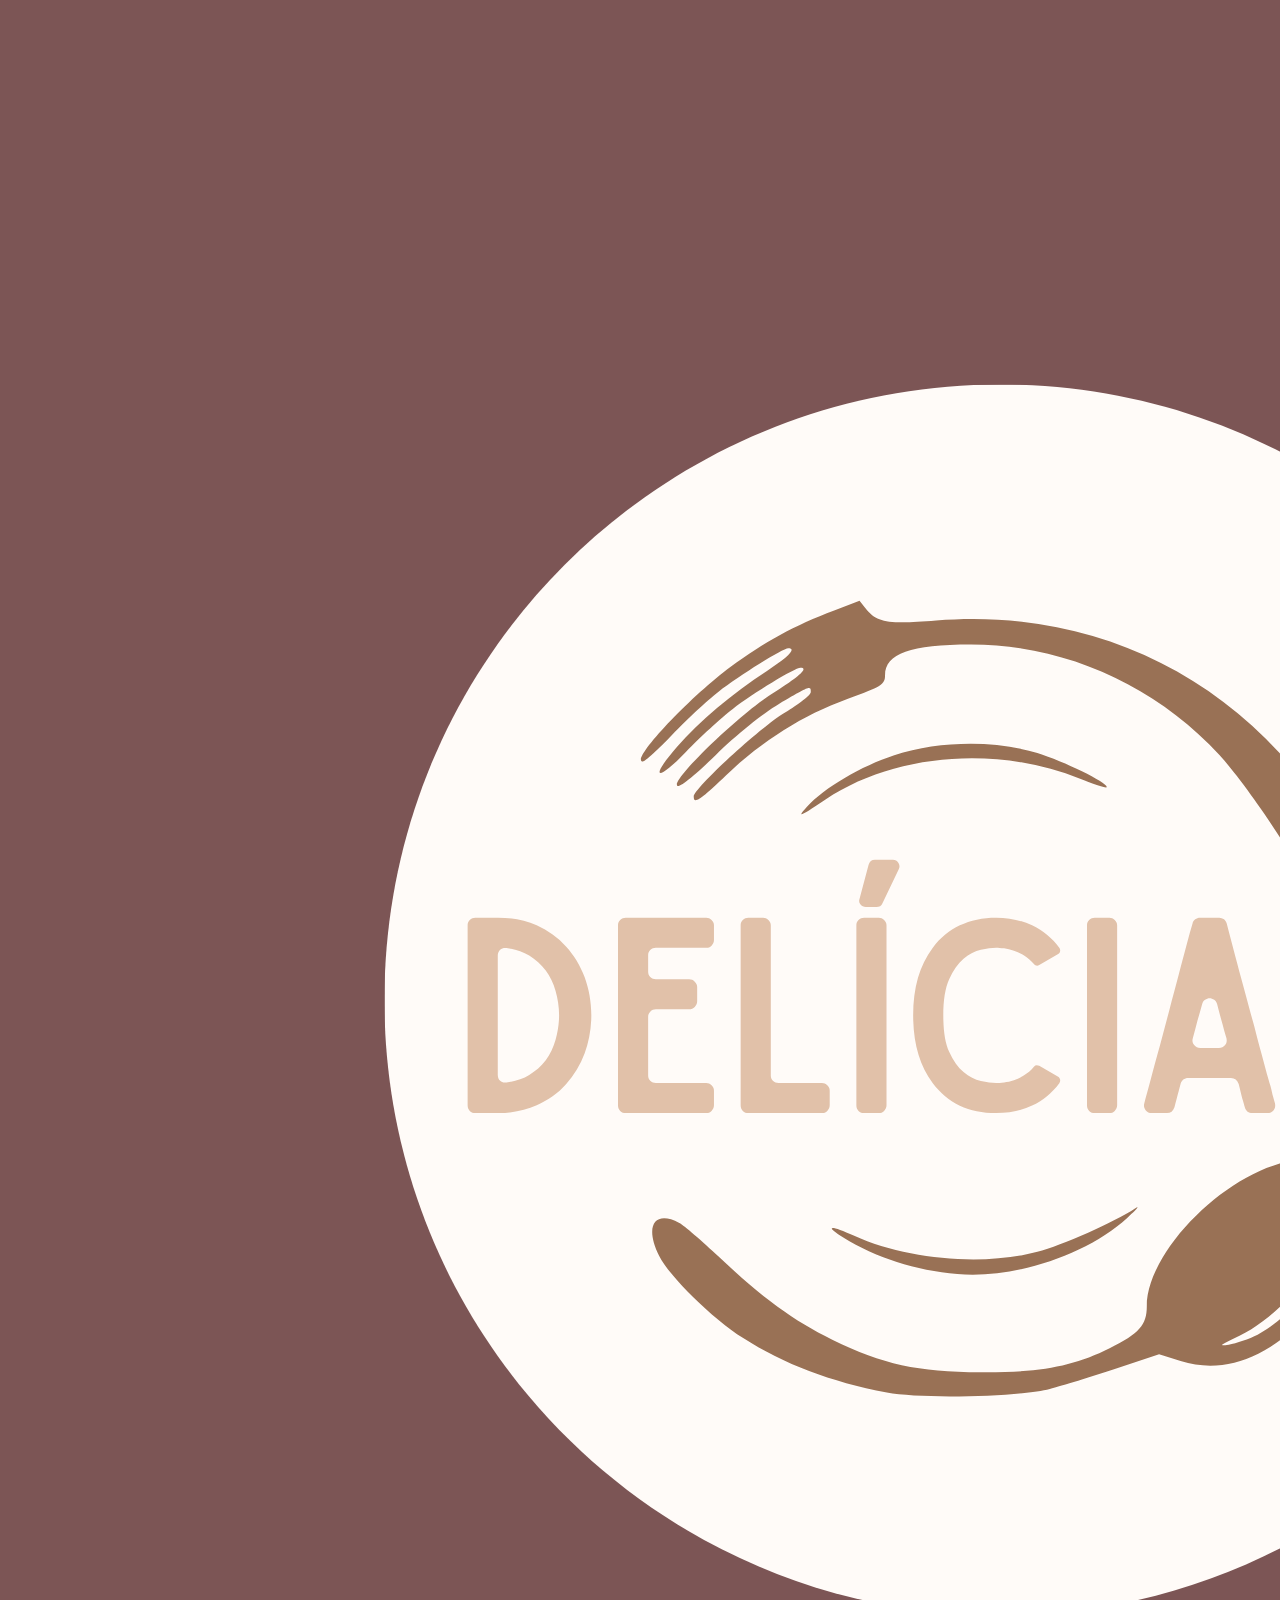
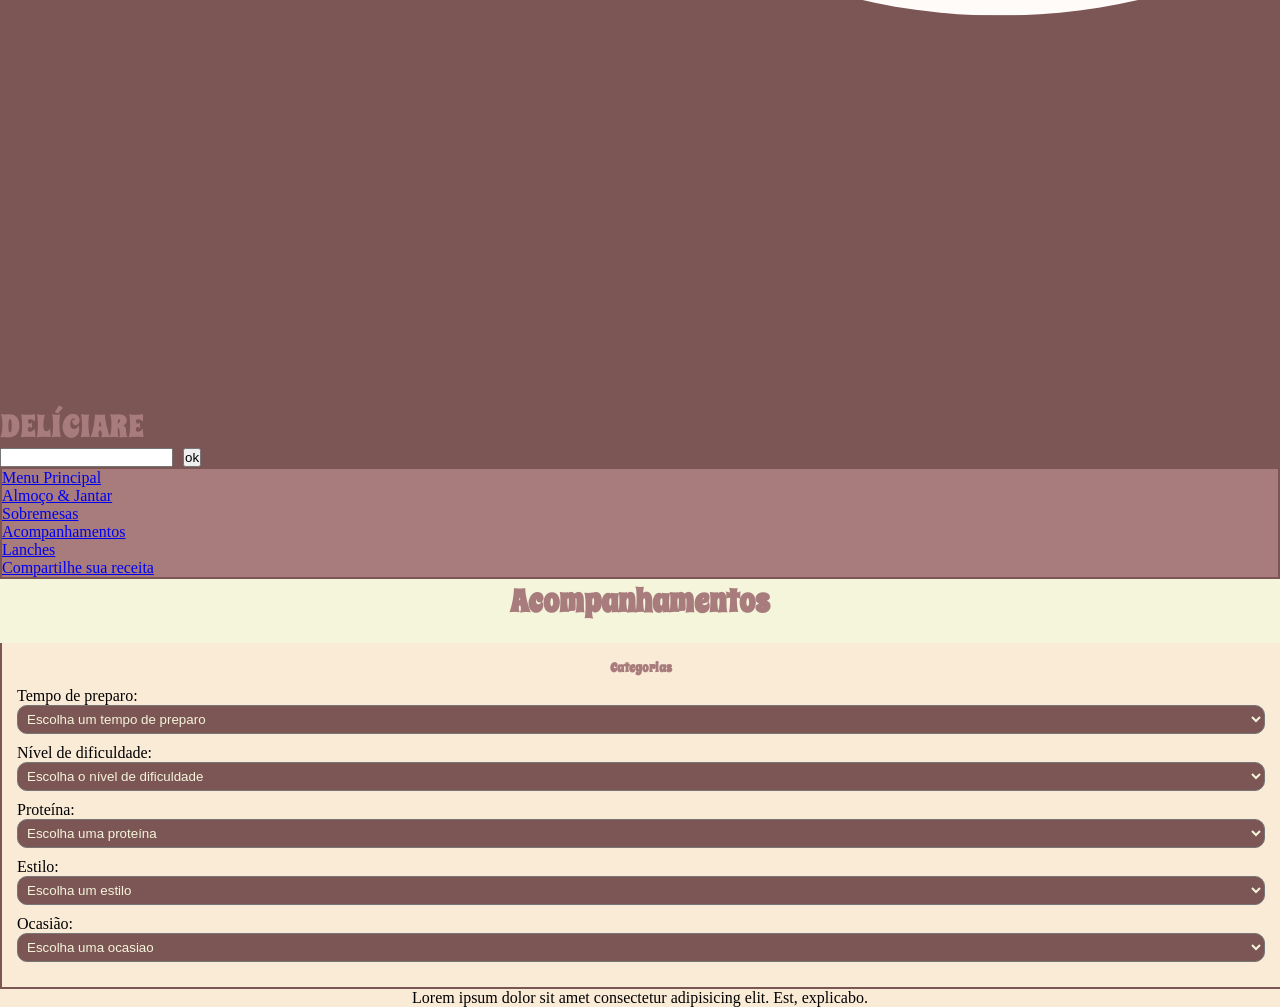
==== public/acompanhamentos.html @ 3c021c4d "Copiando semana 11 e correção dos erros" ====
<!DOCTYPE html>
<html lang="pt-BR">
<head>
    <meta charset="UTF-8">
    <meta name="viewport" content="width=device-width, initial-scale=1.0">
    <title>Delíciare</title>
    <link rel="stylesheet" href="style.css">
    <link rel="preconnect" href="https://fonts.googleapis.com">
    <link rel="preconnect" href="https://fonts.gstatic.com" crossorigin>
    <link href="https://fonts.googleapis.com/css2?family=Spicy+Rice&display=swap" rel="stylesheet">
</head>
<body>

    <!--Cabeçario-->
    <header> 
        <div class="container">
            <img src="logo.png" alt="Logotipo">
            <span class="Nome">DELÍCIARE</span>
            <div class="caixa-de-pesquisa">
                <input type="text" class="texto-pesquisa">
                <button> ok</button>
                 <link href="https://fonts.googleapis.com/css2?family=Fredoka:wght@400;600&display=swap" rel="stylesheet">
            </div>
        </div>
        <nav class="caixa-menuprincipal"> 
            <ul>
                <li><a href="index.html">Menu Principal</a></li>
                <li><a href="almoco&jantar.html">Almoço & Jantar</a></li>
                <li><a href="sobremesas.html">Sobremesas</a></li>
                <li><a href="acompanhamentos.html">Acompanhamentos </a></li>
                <li><a href="lanches.html"> Lanches</a></li>
                <li><a href="compartilhe_sua_receita.html">Compartilhe sua receita</a></li>
            </ul>

        </nav>

    </header>

    <!--Conteúdo do site -->
    <div class="layout">
        <main> 
        <h1>Acompanhamentos</h1>

        </article>
        </main>

        <!--Barra lateral-->
        <aside> 

            <div class="caixa-categoria">
                <h5>Categorias</h5>
                <legend for="tempo-de-preparo">Tempo de preparo:</legend>

                <select name="tempo-de-preparo" id="tempo-de-preparo-escolha">
                <option value="">Escolha um tempo de preparo</option>
                <option value="rapido">Rápido (até 20 min)</option>
                <option value="moderado">Moderado (20 a 45 min)</option>
                <option value="demorado">Demorado (mais de 45 min)</option>
                </select>

                <legend for="dificuldade">Nível de dificuldade:</legend>

                <select name="dificuldade" id="dificuldade-escolha">
                <option value="">Escolha o nível de dificuldade</option>
                <option value="baixa">Baixa</option>
                <option value="media">Média</option>
                <option value="alta">Alta</option>
                </select>

                <legend for="proteina">Proteína:</legend>

                <select name="proteina" id="proteina-escolha">
                <option value="">Escolha uma proteína</option>
                <option value="vegetariana">Vegetariana</option>
                <option value="frango">Frango</option>
                <option value="boi">Carne bovina</option>
                <option value="porco">Carne suína</option>
                <option value="frutos-do-mar">Peixa/frutos do mar</option>
                <option value="misto">Mais de uma opção (misto)</option>
                </select>
                
                <legend for="estilo">Estilo:</legend>

                <select name="estilo" id="estilo-escolha">
                <option value="">Escolha um estilo</option>
                <option value="saudavel">Saúdavel</option>
                <option value="fitness">Fitness</option>
                <option value="low-carb">Low Carb</option>
                <option value="vegana">Vegana</option>
                <option value="sem-lactose">Sem lactose</option>
                <option value="sem-gluten">Sem glúten</option>
                </select>

                <legend for="ocasiao">Ocasião:</legend>

                <select name="ocasiao" id="ocasiao-escolha">
                <option value="">Escolha uma ocasiao</option>
                <option value="dia-a-dia">Dia a dia</option>
                <option value="festa">Festa</option>
                <option value="jantar-especial">Jantar especial/option>
                <option value="datas-comemorativas">Datas comemorativas</option>
                <option value="para-visitas">Para receber visitas</option>
                </select>
            </div>

        </aside>
    </div>
    <footer>
        <p class="rodape">Lorem ipsum dolor sit amet consectetur adipisicing elit. Est, explicabo.</p>

    </footer>
</body>
</html>
---- public/style.css ----
/* style.css */

* {
    margin: 0;
    padding: 0;
    box-sizing: border-box;
}

html, body {
    height: 100%;
}

body {
    background-color: beige;
    margin: 0 !important;
    padding: 0 !important;
}

/* HEADER */

header {
    background-color: #7c5555;
}

.logo {
    height: 100px;
    width: auto;
}

.Nome {
    font-family: "Spicy Rice", serif;
    font-size: 2rem;
    color: rgb(168, 124, 124);
}

.caixa-de-pesquisa {
    background-color: #7c5555;
    display: flex;
    gap: 10px;
}

.caixa-de-pesquisa input {
    max-width: 200px;
}

.caixa-menuprincipal {
    background-color: rgb(168, 124, 124);
    border: 2px solid #7c5555;
}

.nav-link {
    text-decoration: none;
    color: beige !important;
    background-color: #7c5555;
    padding: 8px 15px;
    border-radius: 20px;
    transition: 0.3s;
}

.nav-link:hover {
    background-color: black;
}

/* CONTEÚDO */

.container-fluid {
    min-height: auto !important;
}

.row {
    align-items: stretch;
}

main {
    background-color: beige;
    padding: 0;
}

/* CARD */

.card-receita {
    text-decoration: none;
    color: inherit;

    display: block;
    height: 100%;
}

.receita {
    background-color: antiquewhite;

    border-radius: 20px;
    border: 2px solid #7c5555;

    text-align: center;

    padding: 15px;

    height: 100%;

    transition: 0.3s;

    box-shadow: 0 2px 10px rgba(0,0,0,0.1);
}

.receita:hover {
    transform: scale(1.03);
}

/* IMAGENS */

.img-receita {
    width: 100%;

    height: 220px;

    object-fit: cover;

    border-radius: 15px;
}

/* TEXTOS */

.subtitulo {
    font-family: "Spicy Rice", serif;

    color: rgb(168, 124, 124);

    margin-top: 15px;
}

.Texto {
    padding: 10px;
}

/* ASIDE */

aside {
    background-color: antiquewhite;

    padding: 15px;

    border-left: 2px solid #7c5555;

    display: flex;
}

.caixa-categoria {
    width: 100%;
}

/* TÍTULOS */

h1 {
    text-align: center;

    font-family: "Spicy Rice", serif;

    color: rgb(168, 124, 124);

    margin-bottom: 20px;
}

h5 {
    text-align: center;

    font-family: "Spicy Rice", serif;

    color: rgb(168, 124, 124);

    margin-bottom: 10px;
}

/* SELECT */

select {
    width: 100%;

    margin-bottom: 10px;

    padding: 5px;

    border-radius: 10px;

    background-color: #7c5555;

    color: beige;
}

/* FOOTER */

footer {
    background-color: antiquewhite;

    text-align: center;

    border-top: 2px solid #7c5555;

    margin: 0;
}
p{
    margin-bottom: 0 !important;
}
.container-fluid{
    padding: 0 !important;
    margin: 0 !important;
}
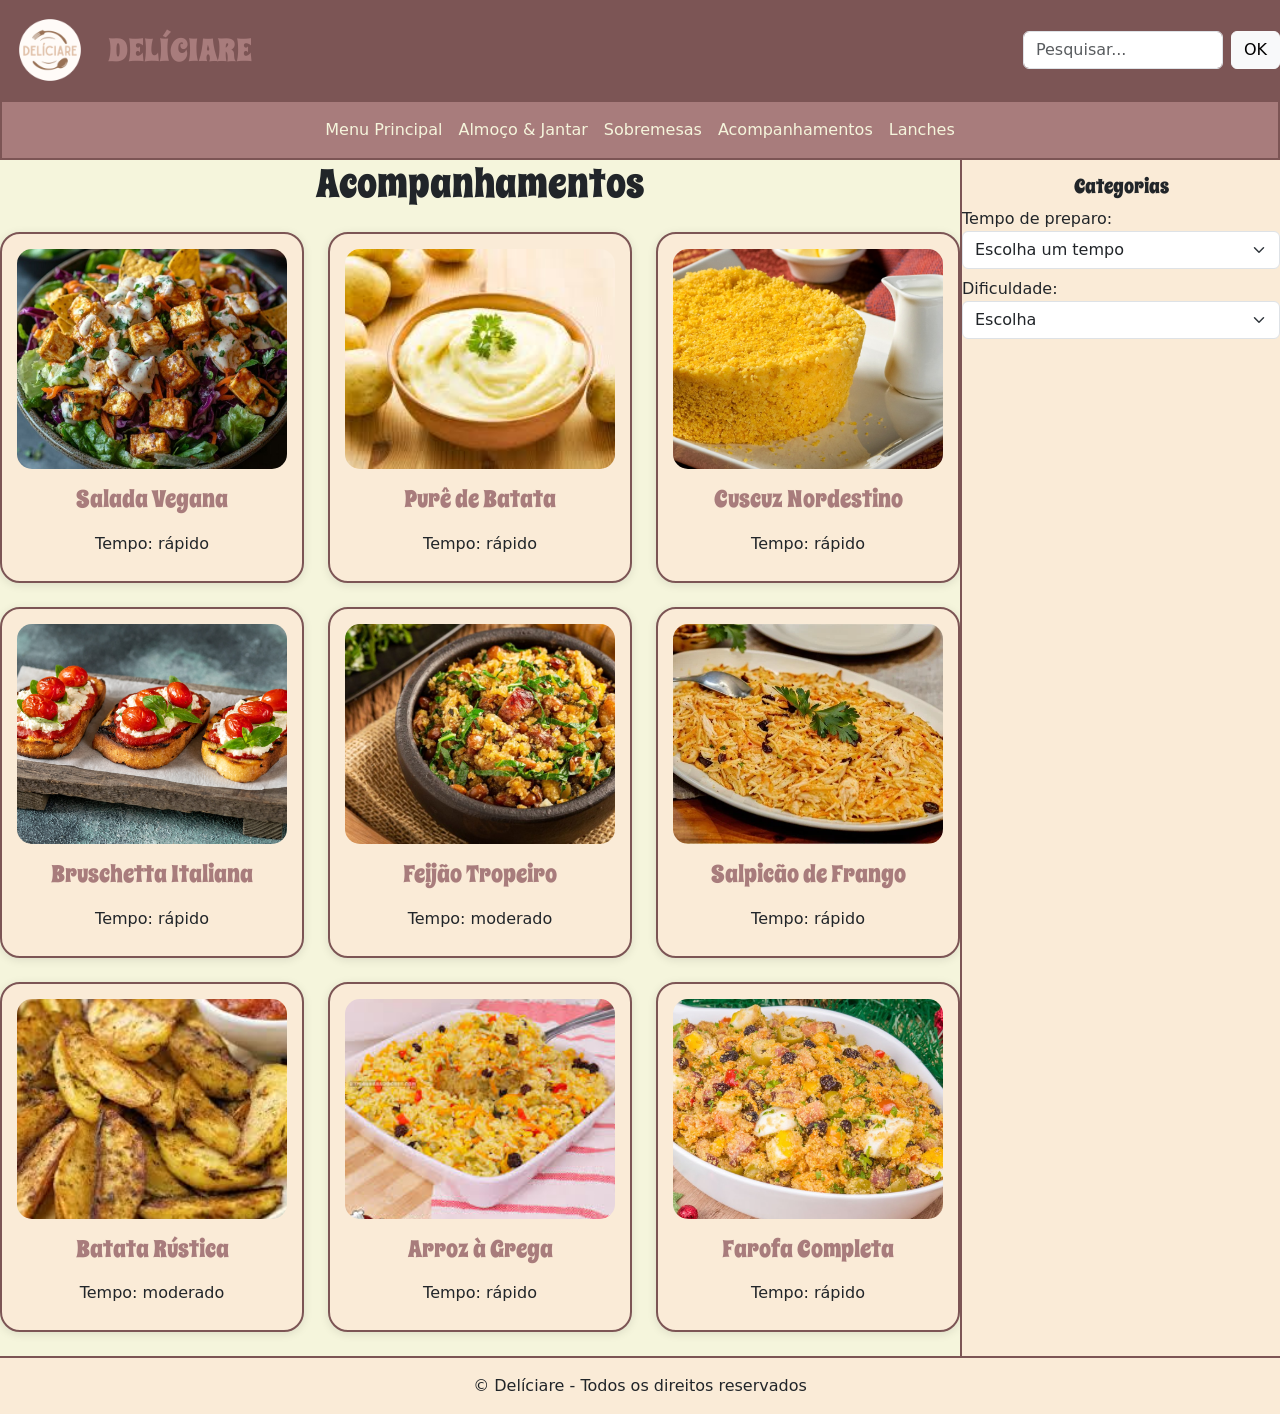
==== commit 5b6e482c: "Adição de novos elementos no JSON, e correção das páginas auxiliares" ====
--- a/public/acompanhamentos.html
+++ b/public/acompanhamentos.html
@@ -2,112 +2,147 @@
 <html lang="pt-BR">
 <head>
     <meta charset="UTF-8">
+
     <meta name="viewport" content="width=device-width, initial-scale=1.0">
-    <title>Delíciare</title>
+
+    <title>Acompanhamentos - Delíciare</title>
+
     <link rel="stylesheet" href="style.css">
-    <link rel="preconnect" href="https://fonts.googleapis.com">
-    <link rel="preconnect" href="https://fonts.gstatic.com" crossorigin>
+
+    <link href="https://cdn.jsdelivr.net/npm/bootstrap@5.3.8/dist/css/bootstrap.min.css" rel="stylesheet">
+
     <link href="https://fonts.googleapis.com/css2?family=Spicy+Rice&display=swap" rel="stylesheet">
 </head>
+
 <body>
 
-    <!--Cabeçario-->
-    <header> 
-        <div class="container">
-            <img src="logo.png" alt="Logotipo">
+<header>
+
+    <div class="container-fluid d-flex flex-wrap align-items-center justify-content-between">
+
+        <div class="d-flex align-items-center gap-2">
+
+            <img src="logo.png" class="logo" alt="Logotipo">
+
             <span class="Nome">DELÍCIARE</span>
-            <div class="caixa-de-pesquisa">
-                <input type="text" class="texto-pesquisa">
-                <button> ok</button>
-                 <link href="https://fonts.googleapis.com/css2?family=Fredoka:wght@400;600&display=swap" rel="stylesheet">
+
+        </div>
+
+        <div class="d-flex caixa-de-pesquisa gap-2">
+
+            <input type="text" class="form-control" placeholder="Pesquisar...">
+
+            <button class="btn btn-light">OK</button>
+
+        </div>
+
+    </div>
+
+    <nav class="navbar navbar-expand-lg caixa-menuprincipal">
+
+        <div class="container-fluid">
+
+            <button class="navbar-toggler" type="button" data-bs-toggle="collapse" data-bs-target="#menu">
+                ☰
+            </button>
+
+            <div class="collapse navbar-collapse justify-content-center" id="menu">
+
+                <ul class="navbar-nav">
+
+                    <li class="nav-item">
+                        <a class="nav-link" href="index.html">Menu Principal</a>
+                    </li>
+
+                    <li class="nav-item">
+                        <a class="nav-link" href="almoco&jantar.html">Almoço & Jantar</a>
+                    </li>
+
+                    <li class="nav-item">
+                        <a class="nav-link" href="sobremesas.html">Sobremesas</a>
+                    </li>
+
+                    <li class="nav-item">
+                        <a class="nav-link" href="acompanhamentos.html">Acompanhamentos</a>
+                    </li>
+
+                    <li class="nav-item">
+                        <a class="nav-link" href="lanches.html">Lanches</a>
+                    </li>
+
+                </ul>
+
             </div>
+
         </div>
-        <nav class="caixa-menuprincipal"> 
-            <ul>
-                <li><a href="index.html">Menu Principal</a></li>
-                <li><a href="almoco&jantar.html">Almoço & Jantar</a></li>
-                <li><a href="sobremesas.html">Sobremesas</a></li>
-                <li><a href="acompanhamentos.html">Acompanhamentos </a></li>
-                <li><a href="lanches.html"> Lanches</a></li>
-                <li><a href="compartilhe_sua_receita.html">Compartilhe sua receita</a></li>
-            </ul>
 
-        </nav>
+    </nav>
 
-    </header>
+</header>
 
-    <!--Conteúdo do site -->
-    <div class="layout">
-        <main> 
-        <h1>Acompanhamentos</h1>
+<div class="container-fluid">
 
-        </article>
+    <div class="row g-0">
+
+        <main class="col-lg-9 col-12">
+
+            <h1 class="mb-4">Acompanhamentos</h1>
+
+            <div class="row" id="cards"></div>
+
         </main>
 
-        <!--Barra lateral-->
-        <aside> 
+        <aside class="col-lg-3 col-12">
 
             <div class="caixa-categoria">
+
                 <h5>Categorias</h5>
-                <legend for="tempo-de-preparo">Tempo de preparo:</legend>
 
-                <select name="tempo-de-preparo" id="tempo-de-preparo-escolha">
-                <option value="">Escolha um tempo de preparo</option>
-                <option value="rapido">Rápido (até 20 min)</option>
-                <option value="moderado">Moderado (20 a 45 min)</option>
-                <option value="demorado">Demorado (mais de 45 min)</option>
+                <label>Tempo de preparo:</label>
+
+                <select class="form-select mb-2">
+
+                    <option>Escolha um tempo</option>
+
+                    <option>Rápido</option>
+
+                    <option>Moderado</option>
+
+                    <option>Demorado</option>
+
                 </select>
 
-                <legend for="dificuldade">Nível de dificuldade:</legend>
+                <label>Dificuldade:</label>
 
-                <select name="dificuldade" id="dificuldade-escolha">
-                <option value="">Escolha o nível de dificuldade</option>
-                <option value="baixa">Baixa</option>
-                <option value="media">Média</option>
-                <option value="alta">Alta</option>
+                <select class="form-select mb-2">
+
+                    <option>Escolha</option>
+
+                    <option>Baixa</option>
+
+                    <option>Média</option>
+
+                    <option>Alta</option>
+
                 </select>
 
-                <legend for="proteina">Proteína:</legend>
-
-                <select name="proteina" id="proteina-escolha">
-                <option value="">Escolha uma proteína</option>
-                <option value="vegetariana">Vegetariana</option>
-                <option value="frango">Frango</option>
-                <option value="boi">Carne bovina</option>
-                <option value="porco">Carne suína</option>
-                <option value="frutos-do-mar">Peixa/frutos do mar</option>
-                <option value="misto">Mais de uma opção (misto)</option>
-                </select>
-                
-                <legend for="estilo">Estilo:</legend>
-
-                <select name="estilo" id="estilo-escolha">
-                <option value="">Escolha um estilo</option>
-                <option value="saudavel">Saúdavel</option>
-                <option value="fitness">Fitness</option>
-                <option value="low-carb">Low Carb</option>
-                <option value="vegana">Vegana</option>
-                <option value="sem-lactose">Sem lactose</option>
-                <option value="sem-gluten">Sem glúten</option>
-                </select>
-
-                <legend for="ocasiao">Ocasião:</legend>
-
-                <select name="ocasiao" id="ocasiao-escolha">
-                <option value="">Escolha uma ocasiao</option>
-                <option value="dia-a-dia">Dia a dia</option>
-                <option value="festa">Festa</option>
-                <option value="jantar-especial">Jantar especial/option>
-                <option value="datas-comemorativas">Datas comemorativas</option>
-                <option value="para-visitas">Para receber visitas</option>
-                </select>
             </div>
 
         </aside>
+
     </div>
-    <footer>
-        <p class="rodape">Lorem ipsum dolor sit amet consectetur adipisicing elit. Est, explicabo.</p>
 
-    </footer>
+</div>
+
+<footer class="text-center p-3">
+
+    <p class="rodape">
+        © Delíciare - Todos os direitos reservados
+    </p>
+
+</footer>
+
+<script src="app.js"></script>
+
 </body>
-</html>
+</html>
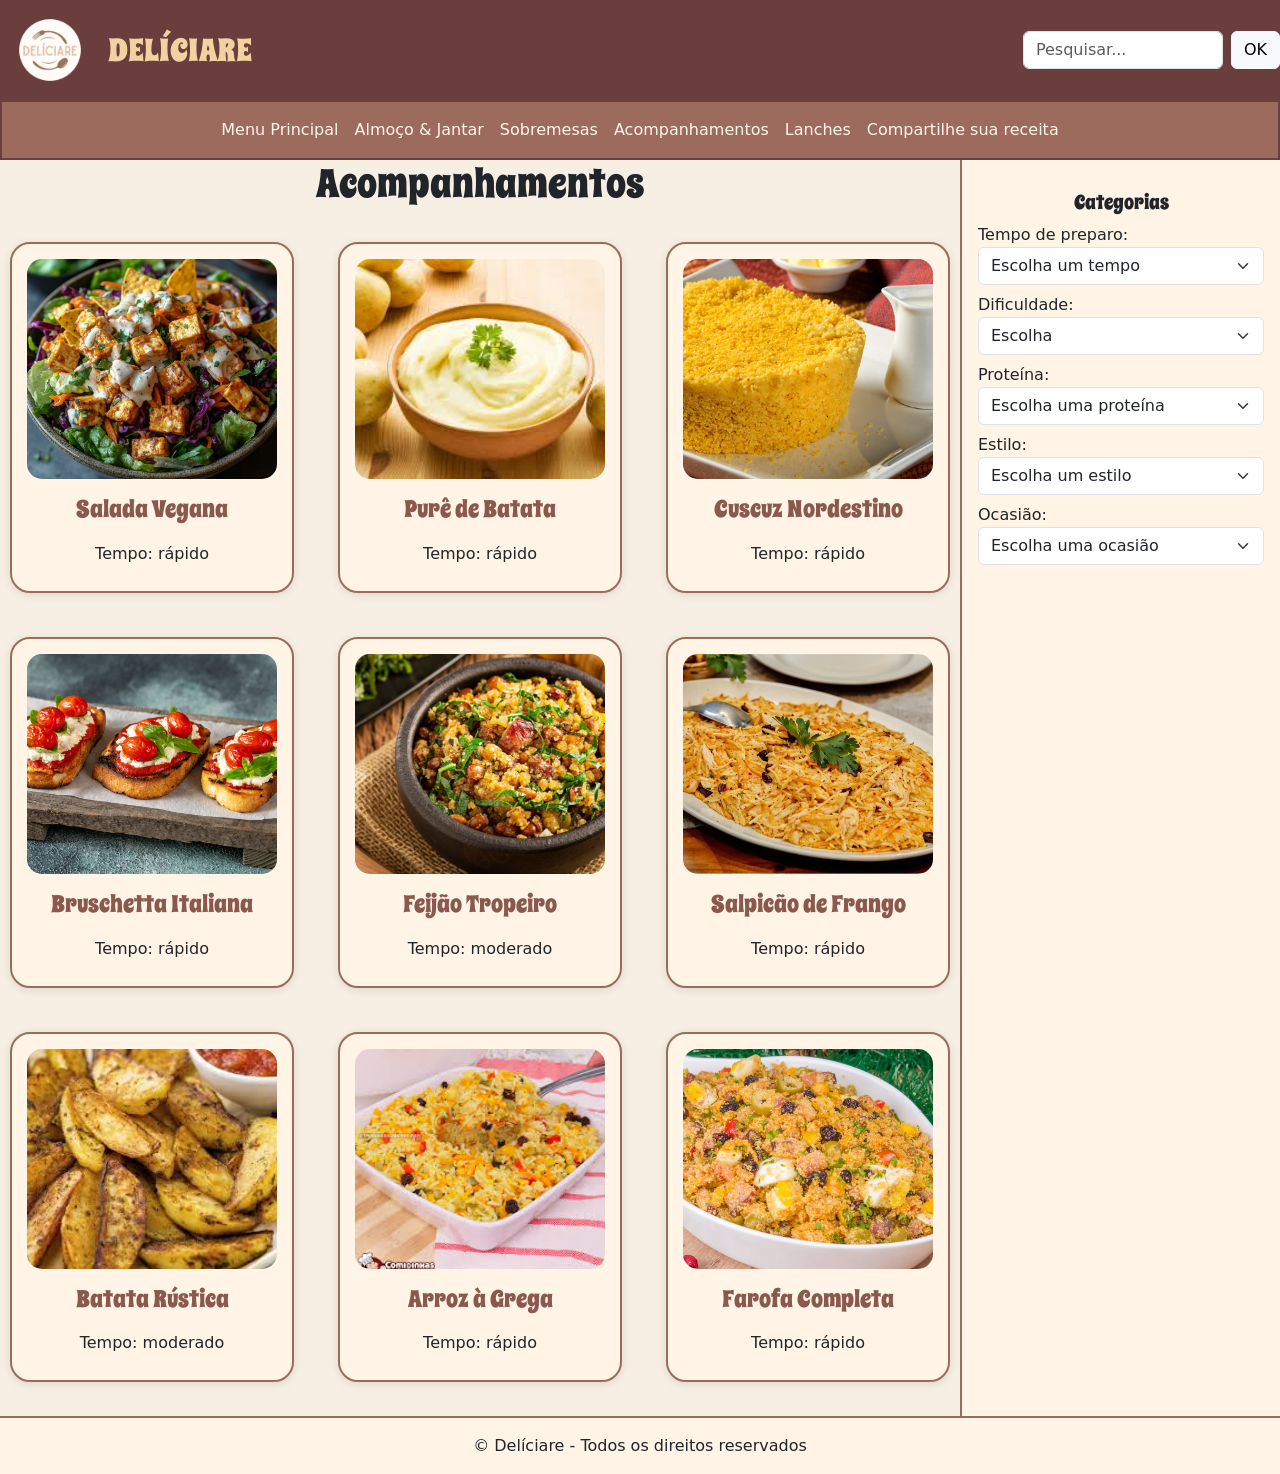
==== commit b4fdd650: "Termino das páginas e correção do css" ====
--- a/public/acompanhamentos.html
+++ b/public/acompanhamentos.html
@@ -55,7 +55,7 @@
                     </li>
 
                     <li class="nav-item">
-                        <a class="nav-link" href="almoco&jantar.html">Almoço & Jantar</a>
+                        <a class="nav-link" href="almoco-jantar.html">Almoço & Jantar</a>
                     </li>
 
                     <li class="nav-item">
@@ -70,6 +70,10 @@
                         <a class="nav-link" href="lanches.html">Lanches</a>
                     </li>
 
+                    <li class="nav-item">
+                        <a class="nav-link" href="compartilhe_sua_receita.html">Compartilhe sua receita</a>
+                    </li>
+
                 </ul>
 
             </div>
@@ -94,7 +98,7 @@
 
         <aside class="col-lg-3 col-12">
 
-            <div class="caixa-categoria">
+            <div class="caixa-categoria p-3">
 
                 <h5>Categorias</h5>
 
@@ -123,6 +127,64 @@
                     <option>Média</option>
 
                     <option>Alta</option>
+
+                </select>
+
+                <label>Proteína:</label>
+
+                <select class="form-select mb-2">
+
+                    <option>Escolha uma proteína</option>
+
+                    <option>Vegetariana</option>
+
+                    <option>Frango</option>
+
+                    <option>Carne bovina</option>
+
+                    <option>Carne suína</option>
+
+                    <option>Peixe/frutos do mar</option>
+
+                    <option>Misto</option>
+
+                </select>
+
+                <label>Estilo:</label>
+
+                <select class="form-select mb-2">
+
+                    <option>Escolha um estilo</option>
+
+                    <option>Saudável</option>
+
+                    <option>Fitness</option>
+
+                    <option>Low Carb</option>
+
+                    <option>Vegana</option>
+
+                    <option>Sem lactose</option>
+
+                    <option>Sem glúten</option>
+
+                </select>
+
+                <label>Ocasião:</label>
+
+                <select class="form-select mb-2">
+
+                    <option>Escolha uma ocasião</option>
+
+                    <option>Dia a dia</option>
+
+                    <option>Festa</option>
+
+                    <option>Jantar especial</option>
+
+                    <option>Datas comemorativas</option>
+
+                    <option>Para receber visitas</option>
 
                 </select>
 
--- a/public/style.css
+++ b/public/style.css
@@ -11,7 +11,7 @@
 }
 
 body {
-    background-color: beige;
+    background-color: #f7efe3;
     margin: 0 !important;
     padding: 0 !important;
 }
@@ -19,7 +19,7 @@
 /* HEADER */
 
 header {
-    background-color: #7c5555;
+    background-color: #6b3e3e;
 }
 
 .logo {
@@ -30,11 +30,11 @@
 .Nome {
     font-family: "Spicy Rice", serif;
     font-size: 2rem;
-    color: rgb(168, 124, 124);
+    color: #f3d2a2;
 }
 
 .caixa-de-pesquisa {
-    background-color: #7c5555;
+    background-color: #6b3e3e;
     display: flex;
     gap: 10px;
 }
@@ -44,21 +44,21 @@
 }
 
 .caixa-menuprincipal {
-    background-color: rgb(168, 124, 124);
-    border: 2px solid #7c5555;
+    background-color: #9c6b5d;
+    border: 2px solid #6b3e3e;
 }
 
 .nav-link {
     text-decoration: none;
-    color: beige !important;
-    background-color: #7c5555;
+    color: #fff5e8 !important;
+    background-color: #6b3e3e;
     padding: 8px 15px;
     border-radius: 20px;
     transition: 0.3s;
 }
 
 .nav-link:hover {
-    background-color: black;
+    background-color: #3d2323;
 }
 
 /* CONTEÚDO */
@@ -72,7 +72,7 @@
 }
 
 main {
-    background-color: beige;
+    background-color: #f7efe3;
     padding: 0;
 }
 
@@ -81,25 +81,20 @@
 .card-receita {
     text-decoration: none;
     color: inherit;
-
+    justify-content: center;
+    padding: 10px;
     display: block;
     height: 100%;
 }
 
 .receita {
-    background-color: antiquewhite;
-
+    background-color: #fff4e6;
     border-radius: 20px;
-    border: 2px solid #7c5555;
-
+    border: 2px solid #9c6b5d;
     text-align: center;
-
     padding: 15px;
-
     height: 100%;
-
     transition: 0.3s;
-
     box-shadow: 0 2px 10px rgba(0,0,0,0.1);
 }
 
@@ -111,11 +106,8 @@
 
 .img-receita {
     width: 100%;
-
     height: 220px;
-
     object-fit: cover;
-
     border-radius: 15px;
 }
 
@@ -123,9 +115,7 @@
 
 .subtitulo {
     font-family: "Spicy Rice", serif;
-
-    color: rgb(168, 124, 124);
-
+    color: #8a584c;
     margin-top: 15px;
 }
 
@@ -136,12 +126,9 @@
 /* ASIDE */
 
 aside {
-    background-color: antiquewhite;
-
+    background-color: #fff4e6;
     padding: 15px;
-
-    border-left: 2px solid #7c5555;
-
+    border-left: 2px solid #9c6b5d;
     display: flex;
 }
 
@@ -153,21 +140,15 @@
 
 h1 {
     text-align: center;
-
     font-family: "Spicy Rice", serif;
-
-    color: rgb(168, 124, 124);
-
+    color: #8a584c;
     margin-bottom: 20px;
 }
 
 h5 {
     text-align: center;
-
     font-family: "Spicy Rice", serif;
-
-    color: rgb(168, 124, 124);
-
+    color: #8a584c;
     margin-bottom: 10px;
 }
 
@@ -175,33 +156,27 @@
 
 select {
     width: 100%;
-
     margin-bottom: 10px;
-
     padding: 5px;
-
     border-radius: 10px;
-
-    background-color: #7c5555;
-
-    color: beige;
+    background-color: #6b3e3e;
+    color: #fff5e8;
 }
 
 /* FOOTER */
 
 footer {
-    background-color: antiquewhite;
-
+    background-color: #fff4e6;
     text-align: center;
-
-    border-top: 2px solid #7c5555;
-
+    border-top: 2px solid #9c6b5d;
     margin: 0;
 }
-p{
+
+p {
     margin-bottom: 0 !important;
 }
-.container-fluid{
+
+.container-fluid {
     padding: 0 !important;
     margin: 0 !important;
 }
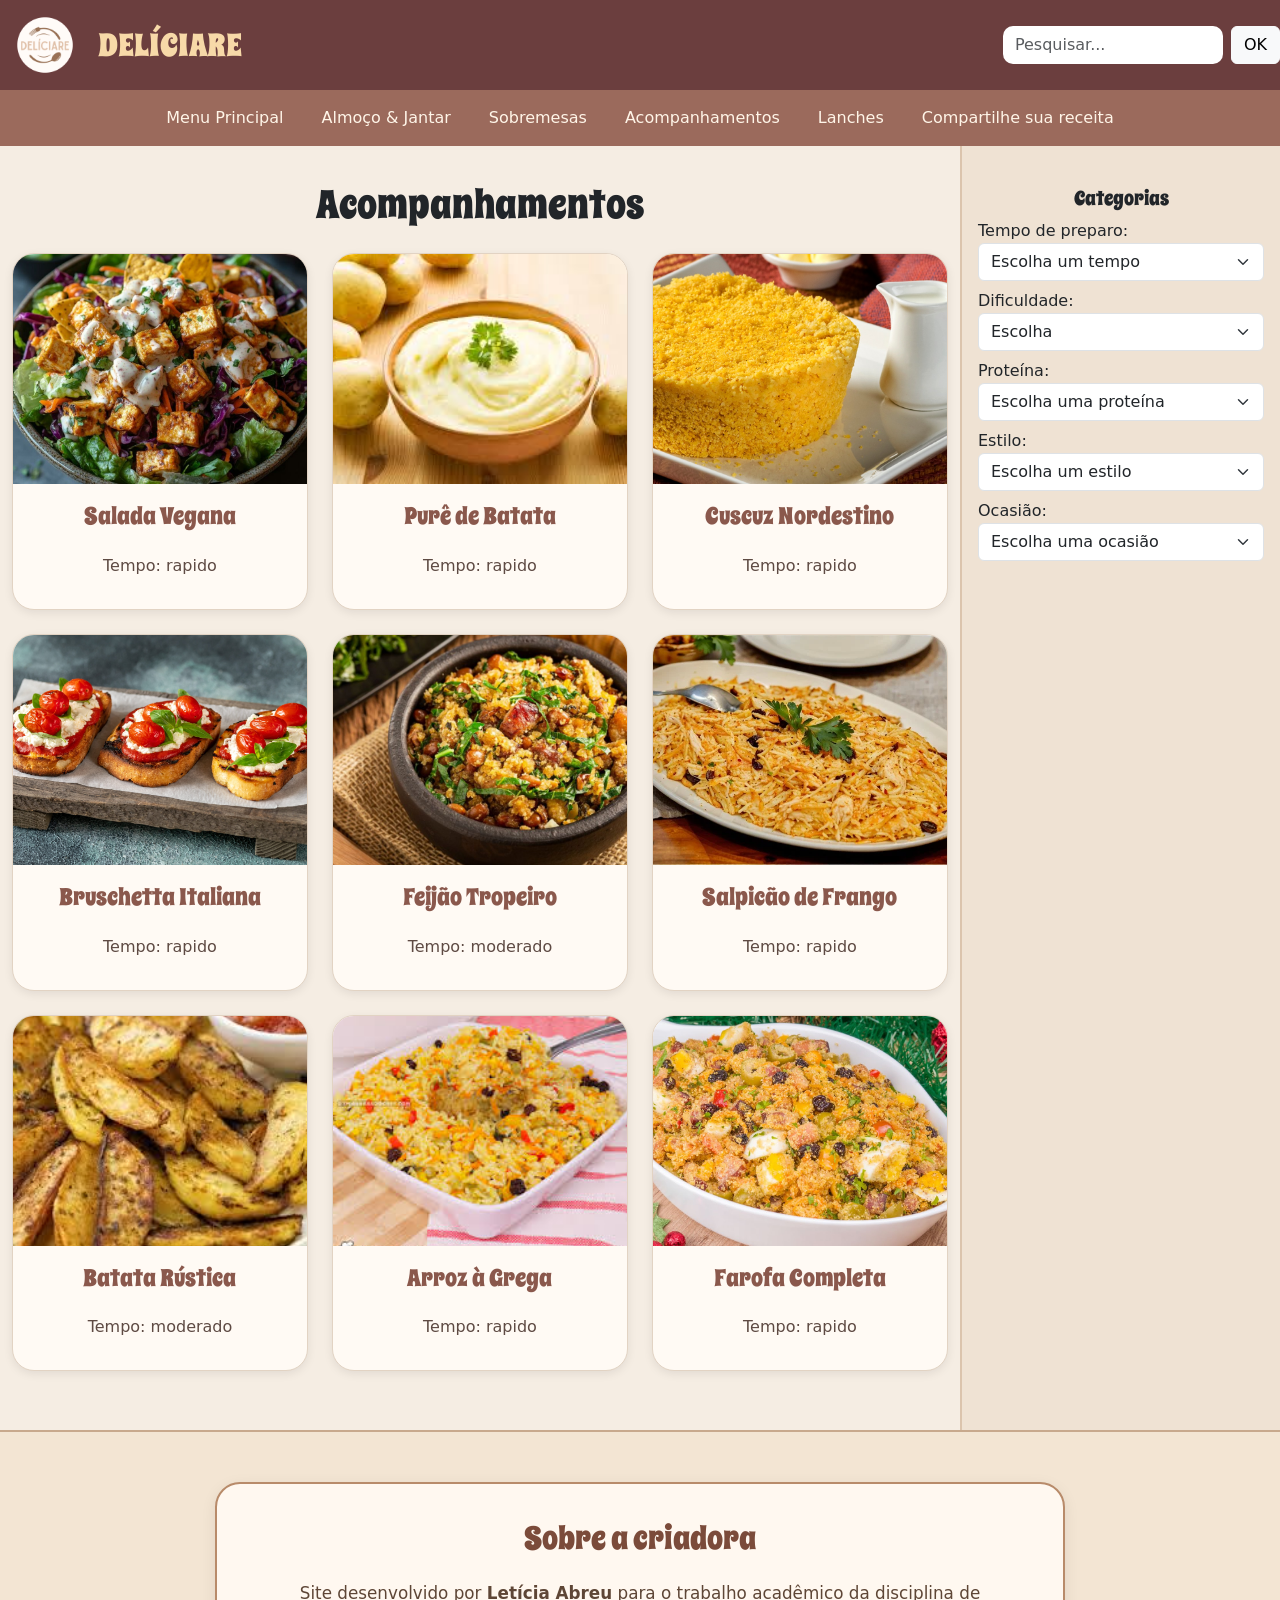
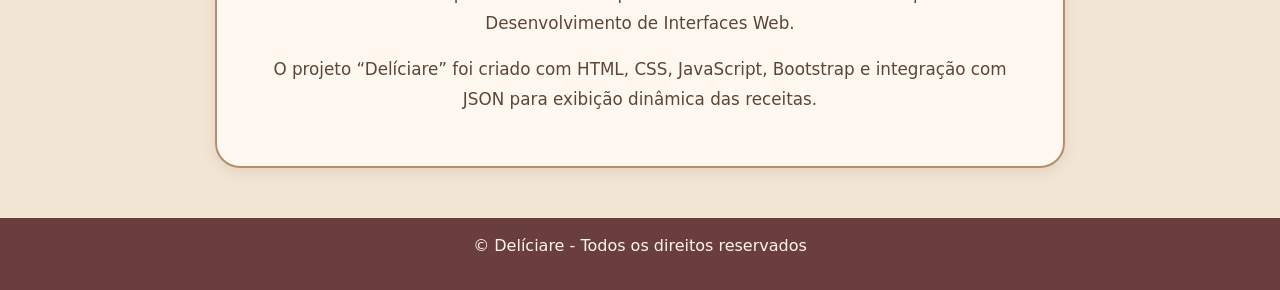
==== commit 74f748d6: "Adição das informações sobre a autora" ====
--- a/public/acompanhamentos.html
+++ b/public/acompanhamentos.html
@@ -196,6 +196,32 @@
 
 </div>
 
+<!-- SOBRE A ALUNA -->
+
+<section class="sobre-autora">
+
+    <div class="container">
+
+        <div class="caixa-autora">
+
+            <h2>Sobre a criadora</h2>
+
+            <p>
+                Site desenvolvido por <strong>Letícia Abreu</strong>
+                para o trabalho acadêmico da disciplina de Desenvolvimento de Interfaces Web.
+            </p>
+
+            <p>
+                O projeto “Delíciare” foi criado com HTML, CSS, JavaScript,
+                Bootstrap e integração com JSON para exibição dinâmica das receitas.
+            </p>
+
+        </div>
+
+    </div>
+
+</section>
+
 <footer class="text-center p-3">
 
     <p class="rodape">
--- a/public/style.css
+++ b/public/style.css
@@ -1,182 +1,308 @@
-/* style.css */
-
-* {
+/* =========================
+   RESET
+========================= */
+
+*{
     margin: 0;
     padding: 0;
     box-sizing: border-box;
 }
 
-html, body {
-    height: 100%;
-}
-
-body {
-    background-color: #f7efe3;
-    margin: 0 !important;
-    padding: 0 !important;
-}
-
-/* HEADER */
-
-header {
+html,
+body{
+    min-height: 100%;
+    background-color: #f5ede3;
+    font-family: Arial, Helvetica, sans-serif;
+}
+
+/* =========================
+   HEADER
+========================= */
+
+header{
     background-color: #6b3e3e;
-}
-
-.logo {
-    height: 100px;
+    box-shadow: 0 2px 10px rgba(0,0,0,0.15);
+}
+
+.logo{
+    height: 90px;
     width: auto;
 }
 
-.Nome {
+.Nome{
     font-family: "Spicy Rice", serif;
     font-size: 2rem;
-    color: #f3d2a2;
-}
-
-.caixa-de-pesquisa {
-    background-color: #6b3e3e;
+    color: #f7d9a8;
+}
+
+/* PESQUISA */
+
+.caixa-de-pesquisa{
     display: flex;
     gap: 10px;
 }
 
-.caixa-de-pesquisa input {
-    max-width: 200px;
-}
-
-.caixa-menuprincipal {
-    background-color: #9c6b5d;
-    border: 2px solid #6b3e3e;
-}
-
-.nav-link {
-    text-decoration: none;
+.caixa-de-pesquisa input{
+    max-width: 220px;
+    border-radius: 10px;
+    border: none;
+}
+
+/* MENU */
+
+.caixa-menuprincipal{
+    background-color: #9b6a5c;
+}
+
+.navbar-nav{
+    gap: 10px;
+}
+
+.nav-link{
     color: #fff5e8 !important;
-    background-color: #6b3e3e;
-    padding: 8px 15px;
-    border-radius: 20px;
+    background-color: transparent;
+    border-radius: 15px;
+    padding: 8px 14px !important;
     transition: 0.3s;
 }
 
-.nav-link:hover {
-    background-color: #3d2323;
-}
-
-/* CONTEÚDO */
-
-.container-fluid {
-    min-height: auto !important;
-}
-
-.row {
-    align-items: stretch;
-}
-
-main {
-    background-color: #f7efe3;
-    padding: 0;
-}
-
-/* CARD */
-
-.card-receita {
+.nav-link:hover{
+    background-color: rgba(255,255,255,0.15);
+}
+
+/* =========================
+   ESTRUTURA
+========================= */
+
+.container-fluid{
+    padding: 0 !important;
+    margin: 0 !important;
+}
+
+main{
+    background-color: #f5ede3;
+    padding: 35px;
+}
+
+.row{
+    margin: 0 !important;
+}
+
+/* =========================
+   CARROSSEL
+========================= */
+
+#carouselReceitas{
+    max-width: 760px;
+    margin: 0 auto 50px auto;
+    border-radius: 24px;
+    overflow: hidden;
+    box-shadow: 0 5px 18px rgba(0,0,0,0.18);
+}
+
+.imagem-carrossel{
+    width: 100%;
+    height: 330px;
+    object-fit: cover;
+    filter: brightness(0.92);
+}
+
+/* LEGENDA */
+
+.fundo-legenda{
+    background-color: rgba(0,0,0,0.55);
+    border-radius: 18px;
+    padding: 14px;
+}
+
+.fundo-legenda h3{
+    font-family: "Spicy Rice", serif;
+    color: #fff3df;
+    font-size: 1.4rem;
+    margin-bottom: 8px;
+}
+
+.fundo-legenda p{
+    color: white;
+    font-size: 0.95rem;
+}
+
+/* BOTÕES */
+
+.carousel-control-prev,
+.carousel-control-next{
+    width: 12%;
+}
+
+.carousel-control-prev-icon,
+.carousel-control-next-icon{
+    background-color: rgba(0,0,0,0.4);
+    border-radius: 50%;
+    padding: 18px;
+}
+
+/* =========================
+   TÍTULOS
+========================= */
+
+h1,
+h5{
+    font-family: "Spicy Rice", serif;
+    color: #7b4f43;
+    text-align: center;
+}
+
+h1{
+    margin-bottom: 35px;
+    font-size: 3rem;
+}
+
+/* =========================
+   CARDS
+========================= */
+
+.card-receita{
     text-decoration: none;
     color: inherit;
-    justify-content: center;
-    padding: 10px;
     display: block;
     height: 100%;
 }
 
-.receita {
-    background-color: #fff4e6;
-    border-radius: 20px;
-    border: 2px solid #9c6b5d;
-    text-align: center;
-    padding: 15px;
+.receita{
+    background-color: #fffaf4;
+    border-radius: 22px;
+    overflow: hidden;
     height: 100%;
     transition: 0.3s;
-    box-shadow: 0 2px 10px rgba(0,0,0,0.1);
-}
-
-.receita:hover {
-    transform: scale(1.03);
-}
-
-/* IMAGENS */
-
-.img-receita {
+    border: 1px solid #e2d3c3;
+    box-shadow: 0 3px 10px rgba(0,0,0,0.08);
+}
+
+.receita:hover{
+    transform: translateY(-6px);
+    box-shadow: 0 8px 18px rgba(0,0,0,0.12);
+}
+
+.img-receita{
     width: 100%;
-    height: 220px;
+    height: 230px;
     object-fit: cover;
-    border-radius: 15px;
-}
-
-/* TEXTOS */
-
-.subtitulo {
+}
+
+.subtitulo{
     font-family: "Spicy Rice", serif;
     color: #8a584c;
-    margin-top: 15px;
-}
-
-.Texto {
+    margin-top: 18px;
+    text-align: center;
+    padding: 0 10px;
+}
+
+.Texto{
+    padding: 15px;
+    text-align: center;
+    color: #5e4a43;
+}
+
+/* =========================
+   ASIDE
+========================= */
+
+aside{
+    background-color: #efe2d3;
+    padding: 25px;
+    border-left: 2px solid #dbc4ad;
+}
+
+.caixa-categoria{
+    width: 100%;
+}
+
+/* SELECT */
+
+select{
+    width: 100%;
     padding: 10px;
-}
-
-/* ASIDE */
-
-aside {
-    background-color: #fff4e6;
-    padding: 15px;
-    border-left: 2px solid #9c6b5d;
-    display: flex;
-}
-
-.caixa-categoria {
-    width: 100%;
-}
-
-/* TÍTULOS */
-
-h1 {
-    text-align: center;
-    font-family: "Spicy Rice", serif;
-    color: #8a584c;
-    margin-bottom: 20px;
-}
-
-h5 {
-    text-align: center;
-    font-family: "Spicy Rice", serif;
-    color: #8a584c;
-    margin-bottom: 10px;
-}
-
-/* SELECT */
-
-select {
-    width: 100%;
-    margin-bottom: 10px;
-    padding: 5px;
-    border-radius: 10px;
+    border-radius: 12px;
+    border: none;
+    margin-bottom: 15px;
+    background-color: #6b3e3e;
+    color: white;
+}
+
+/* =========================
+   FOOTER
+========================= */
+
+footer{
     background-color: #6b3e3e;
     color: #fff5e8;
-}
-
-/* FOOTER */
-
-footer {
-    background-color: #fff4e6;
-    text-align: center;
-    border-top: 2px solid #9c6b5d;
-    margin: 0;
-}
-
-p {
-    margin-bottom: 0 !important;
-}
-
-.container-fluid {
-    padding: 0 !important;
-    margin: 0 !important;
+    text-align: center;
+    padding: 20px;
+    margin-top: 0;
+}
+
+/* =========================
+   RESPONSIVO
+========================= */
+
+@media(max-width: 768px){
+
+    .Nome{
+        font-size: 1.5rem;
+    }
+
+    main{
+        padding: 20px;
+    }
+
+    h1{
+        font-size: 2.2rem;
+    }
+
+    .imagem-carrossel{
+        height: 230px;
+    }
+
+    #carouselReceitas{
+        max-width: 100%;
+    }
+
+    aside{
+        border-left: none;
+        border-top: 2px solid #dbc4ad;
+    }
+}
+
+/* =========================
+   SOBRE A AUTORA
+========================= */
+
+.sobre-autora{
+    background-color: #f3e5d3;
+    padding: 50px 20px;
+    border-top: 2px solid #c8a98d;
+    
+}
+
+.caixa-autora{
+    max-width: 850px;
+    margin: 0 auto;
+    background-color: #fff8f0;
+    border: 2px solid #b88b6a;
+    border-radius: 25px;
+    padding: 35px;
+    text-align: center;
+    box-shadow: 0 4px 15px rgba(0,0,0,0.08);
+}
+
+.caixa-autora h2{
+    font-family: "Spicy Rice", serif;
+    color: #7b4b3a;
+    margin-bottom: 20px;
+}
+
+.caixa-autora p{
+    color: #5e4636;
+    font-size: 1.05rem;
+    line-height: 1.8;
 }
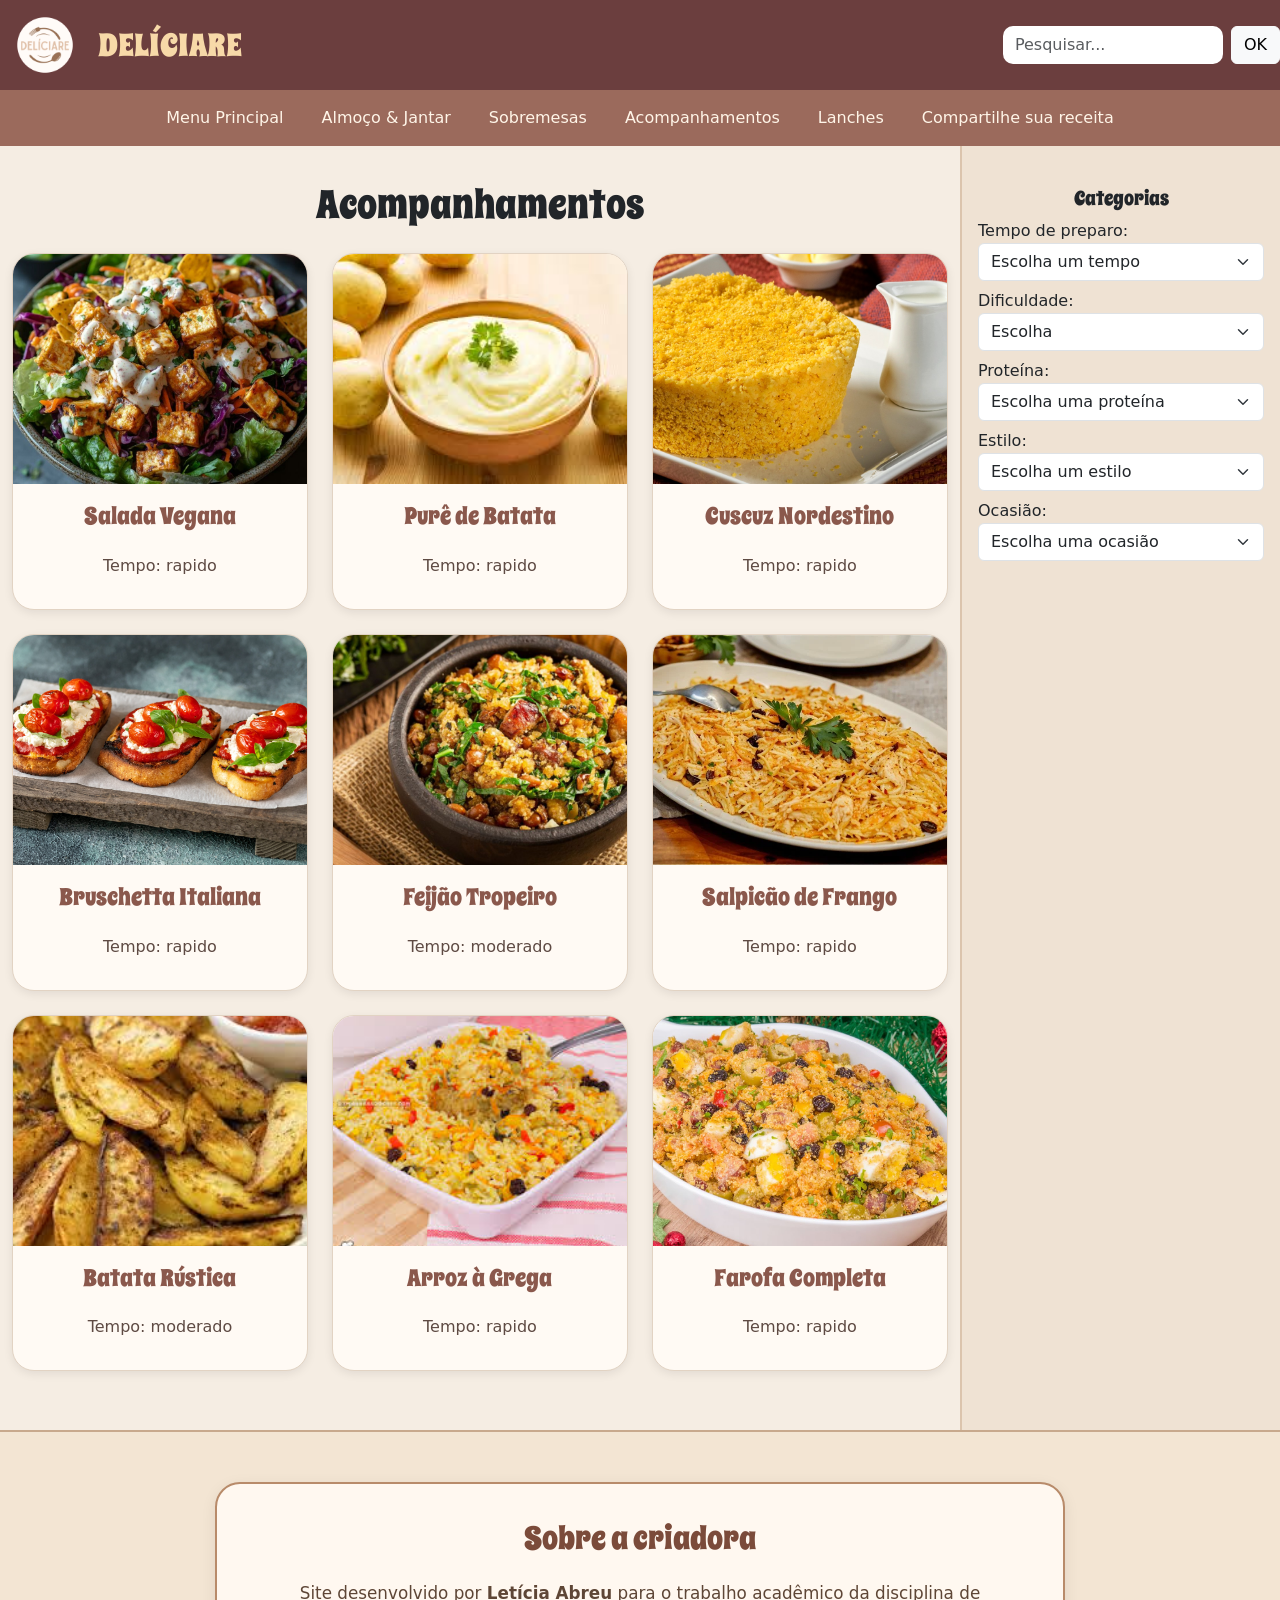
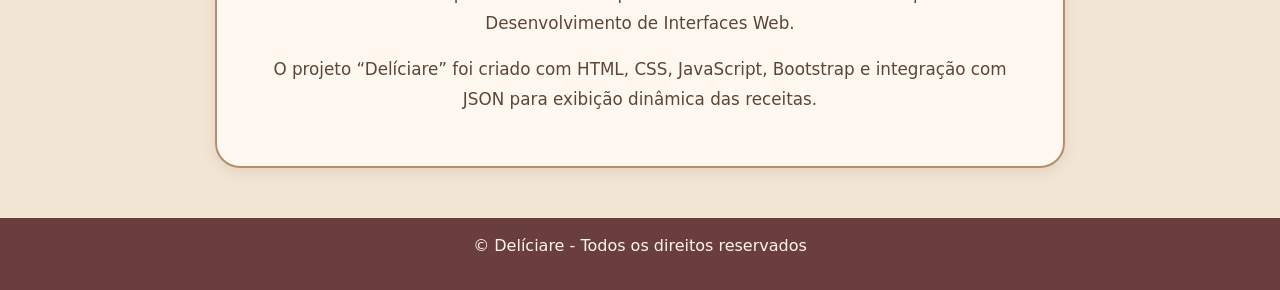
==== commit 86291282: "Ativação dos seletores" ====
--- a/public/acompanhamentos.html
+++ b/public/acompanhamentos.html
@@ -98,99 +98,87 @@
 
         <aside class="col-lg-3 col-12">
 
-            <div class="caixa-categoria p-3">
-
-                <h5>Categorias</h5>
-
-                <label>Tempo de preparo:</label>
-
-                <select class="form-select mb-2">
-
-                    <option>Escolha um tempo</option>
-
-                    <option>Rápido</option>
-
-                    <option>Moderado</option>
-
-                    <option>Demorado</option>
-
-                </select>
-
-                <label>Dificuldade:</label>
-
-                <select class="form-select mb-2">
-
-                    <option>Escolha</option>
-
-                    <option>Baixa</option>
-
-                    <option>Média</option>
-
-                    <option>Alta</option>
-
-                </select>
-
-                <label>Proteína:</label>
-
-                <select class="form-select mb-2">
-
-                    <option>Escolha uma proteína</option>
-
-                    <option>Vegetariana</option>
-
-                    <option>Frango</option>
-
-                    <option>Carne bovina</option>
-
-                    <option>Carne suína</option>
-
-                    <option>Peixe/frutos do mar</option>
-
-                    <option>Misto</option>
-
-                </select>
-
-                <label>Estilo:</label>
-
-                <select class="form-select mb-2">
-
-                    <option>Escolha um estilo</option>
-
-                    <option>Saudável</option>
-
-                    <option>Fitness</option>
-
-                    <option>Low Carb</option>
-
-                    <option>Vegana</option>
-
-                    <option>Sem lactose</option>
-
-                    <option>Sem glúten</option>
-
-                </select>
-
-                <label>Ocasião:</label>
-
-                <select class="form-select mb-2">
-
-                    <option>Escolha uma ocasião</option>
-
-                    <option>Dia a dia</option>
-
-                    <option>Festa</option>
-
-                    <option>Jantar especial</option>
-
-                    <option>Datas comemorativas</option>
-
-                    <option>Para receber visitas</option>
-
-                </select>
-
-            </div>
-
-        </aside>
+    <div class="caixa-categoria p-3">
+
+        <h5>Categorias</h5>
+
+        <label>Tempo de preparo:</label>
+
+        <select class="form-select mb-2" id="filtro-tempo">
+
+            <option value="">Escolha um tempo</option>
+
+            <option value="rapido">Rápido</option>
+
+            <option value="moderado">Moderado</option>
+
+            <option value="demorado">Demorado</option>
+
+        </select>
+
+        <label>Dificuldade:</label>
+
+        <select class="form-select mb-2" id="filtro-dificuldade">
+
+            <option value="">Escolha</option>
+
+            <option value="baixa">Baixa</option>
+
+            <option value="media">Média</option>
+
+            <option value="alta">Alta</option>
+
+        </select>
+
+        <label>Proteína:</label>
+
+        <select class="form-select mb-2" id="filtro-proteina">
+
+            <option value="">Escolha uma proteína</option>
+
+            <option value="vegetariana">Vegetariana</option>
+
+            <option value="frango">Frango</option>
+
+            <option value="boi">Carne bovina</option>
+
+            <option value="porco">Carne suína</option>
+
+            <option value="frutos-do-mar">Peixe/frutos do mar</option>
+
+        </select>
+
+        <label>Estilo:</label>
+
+        <select class="form-select mb-2" id="filtro-estilo">
+
+            <option value="">Escolha um estilo</option>
+
+            <option value="normal">Normal</option>
+
+            <option value="fitness">Fitness</option>
+
+            <option value="vegana">Vegana</option>
+
+        </select>
+
+        <label>Ocasião:</label>
+
+        <select class="form-select mb-2" id="filtro-ocasiao">
+
+            <option value="">Escolha uma ocasião</option>
+
+            <option value="dia-a-dia">Dia a dia</option>
+
+            <option value="festa">Festa</option>
+
+            <option value="jantar-especial">Jantar especial</option>
+
+        </select>
+
+    </div>
+
+</aside>
 
     </div>
 
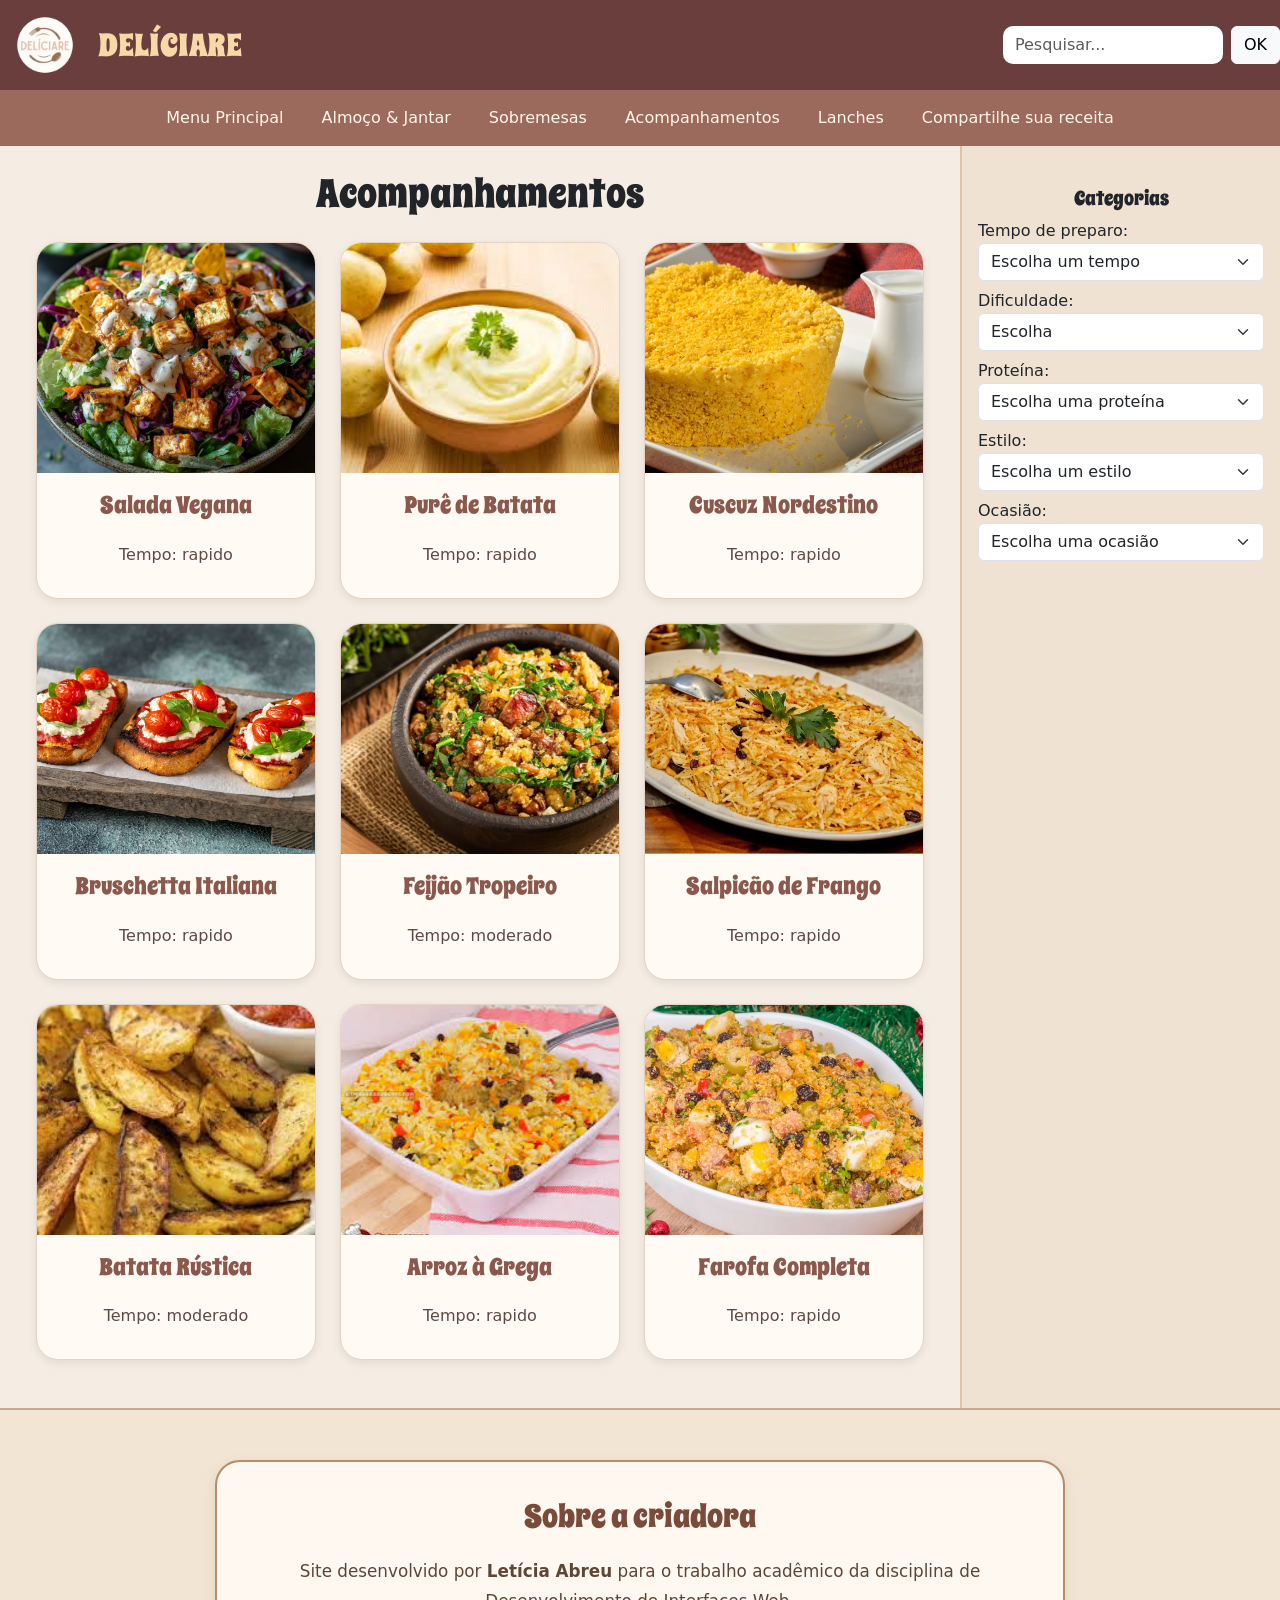
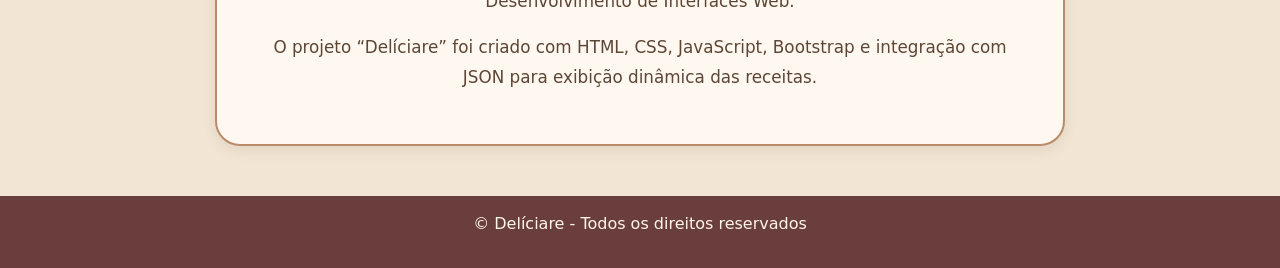
==== commit feae8e91: "Alterações finais" ====
--- a/public/acompanhamentos.html
+++ b/public/acompanhamentos.html
@@ -1,6 +1,8 @@
 <!DOCTYPE html>
 <html lang="pt-BR">
+
 <head>
+
     <meta charset="UTF-8">
 
     <meta name="viewport" content="width=device-width, initial-scale=1.0">
@@ -12,213 +14,268 @@
     <link href="https://cdn.jsdelivr.net/npm/bootstrap@5.3.8/dist/css/bootstrap.min.css" rel="stylesheet">
 
     <link href="https://fonts.googleapis.com/css2?family=Spicy+Rice&display=swap" rel="stylesheet">
+
 </head>
 
 <body>
 
-<header>
-
-    <div class="container-fluid d-flex flex-wrap align-items-center justify-content-between">
-
-        <div class="d-flex align-items-center gap-2">
-
-            <img src="logo.png" class="logo" alt="Logotipo">
-
-            <span class="Nome">DELÍCIARE</span>
+    <!-- HEADER -->
+
+    <header>
+
+        <div class="container-fluid d-flex flex-wrap align-items-center justify-content-between">
+
+            <div class="d-flex align-items-center gap-2">
+
+                <img src="logo.png" class="logo" alt="Logotipo">
+
+                <span class="Nome">DELÍCIARE</span>
+
+            </div>
+
+            <div class="d-flex caixa-de-pesquisa gap-2">
+
+                <input type="text" class="form-control" placeholder="Pesquisar...">
+
+                <button class="btn btn-light">
+                    OK
+                </button>
+
+            </div>
 
         </div>
 
-        <div class="d-flex caixa-de-pesquisa gap-2">
-
-            <input type="text" class="form-control" placeholder="Pesquisar...">
-
-            <button class="btn btn-light">OK</button>
+        <!-- MENU -->
+
+        <nav class="navbar navbar-expand-lg caixa-menuprincipal">
+
+            <div class="container-fluid">
+
+                <button 
+                    class="navbar-toggler" 
+                    type="button" 
+                    data-bs-toggle="collapse" 
+                    data-bs-target="#menu"
+                >
+                    ☰
+                </button>
+
+                <div class="collapse navbar-collapse justify-content-center" id="menu">
+
+                    <ul class="navbar-nav">
+
+                        <li class="nav-item">
+                            <a class="nav-link" href="index.html">
+                                Menu Principal
+                            </a>
+                        </li>
+
+                        <li class="nav-item">
+                            <a class="nav-link" href="almoco-jantar.html">
+                                Almoço & Jantar
+                            </a>
+                        </li>
+
+                        <li class="nav-item">
+                            <a class="nav-link" href="sobremesas.html">
+                                Sobremesas
+                            </a>
+                        </li>
+
+                        <li class="nav-item">
+                            <a class="nav-link active" href="acompanhamentos.html">
+                                Acompanhamentos
+                            </a>
+                        </li>
+
+                        <li class="nav-item">
+                            <a class="nav-link" href="lanches.html">
+                                Lanches
+                            </a>
+                        </li>
+
+                        <li class="nav-item">
+                            <a class="nav-link" href="compartilhe_sua_receita.html">
+                                Compartilhe sua receita
+                            </a>
+                        </li>
+
+                    </ul>
+
+                </div>
+
+            </div>
+
+        </nav>
+
+    </header>
+
+    <!-- CONTEÚDO -->
+
+    <div class="container-fluid">
+
+        <div class="row g-0">
+
+            <!-- MAIN -->
+
+            <main class="col-lg-9 col-12 p-4">
+
+                <h1 class="mb-4">
+                    Acompanhamentos
+                </h1>
+
+                <div class="row" id="cards"></div>
+
+            </main>
+
+            <!-- ASIDE -->
+
+            <aside class="col-lg-3 col-12">
+
+                <div class="caixa-categoria p-3">
+
+                    <h5>Categorias</h5>
+
+                    <!-- TEMPO -->
+
+                    <label>Tempo de preparo:</label>
+
+                    <select class="form-select mb-2" id="filtro-tempo">
+
+                        <option value="">Escolha um tempo</option>
+
+                        <option value="rapido">Rápido</option>
+
+                        <option value="moderado">Moderado</option>
+
+                        <option value="demorado">Demorado</option>
+
+                    </select>
+
+                    <!-- DIFICULDADE -->
+
+                    <label>Dificuldade:</label>
+
+                    <select class="form-select mb-2" id="filtro-dificuldade">
+
+                        <option value="">Escolha</option>
+
+                        <option value="baixa">Baixa</option>
+
+                        <option value="media">Média</option>
+
+                        <option value="alta">Alta</option>
+
+                    </select>
+
+                    <!-- PROTEÍNA -->
+
+                    <label>Proteína:</label>
+
+                    <select class="form-select mb-2" id="filtro-proteina">
+
+                        <option value="">Escolha uma proteína</option>
+
+                        <option value="vegetariana">Vegetariana</option>
+
+                        <option value="frango">Frango</option>
+
+                        <option value="boi">Carne bovina</option>
+
+                        <option value="porco">Carne suína</option>
+
+                        <option value="frutos-do-mar">
+                            Peixe/frutos do mar
+                        </option>
+
+                    </select>
+
+                    <!-- ESTILO -->
+
+                    <label>Estilo:</label>
+
+                    <select class="form-select mb-2" id="filtro-estilo">
+
+                        <option value="">Escolha um estilo</option>
+
+                        <option value="normal">Normal</option>
+
+                        <option value="fitness">Fitness</option>
+
+                        <option value="vegana">Vegana</option>
+
+                    </select>
+
+                    <!-- OCASIÃO -->
+
+                    <label>Ocasião:</label>
+
+                    <select class="form-select mb-2" id="filtro-ocasiao">
+
+                        <option value="">Escolha uma ocasião</option>
+
+                        <option value="dia-a-dia">Dia a dia</option>
+
+                        <option value="festa">Festa</option>
+
+                        <option value="jantar-especial">
+                            Jantar especial
+                        </option>
+
+                    </select>
+
+                </div>
+
+            </aside>
 
         </div>
 
     </div>
 
-    <nav class="navbar navbar-expand-lg caixa-menuprincipal">
-
-        <div class="container-fluid">
-
-            <button class="navbar-toggler" type="button" data-bs-toggle="collapse" data-bs-target="#menu">
-                ☰
-            </button>
-
-            <div class="collapse navbar-collapse justify-content-center" id="menu">
-
-                <ul class="navbar-nav">
-
-                    <li class="nav-item">
-                        <a class="nav-link" href="index.html">Menu Principal</a>
-                    </li>
-
-                    <li class="nav-item">
-                        <a class="nav-link" href="almoco-jantar.html">Almoço & Jantar</a>
-                    </li>
-
-                    <li class="nav-item">
-                        <a class="nav-link" href="sobremesas.html">Sobremesas</a>
-                    </li>
-
-                    <li class="nav-item">
-                        <a class="nav-link" href="acompanhamentos.html">Acompanhamentos</a>
-                    </li>
-
-                    <li class="nav-item">
-                        <a class="nav-link" href="lanches.html">Lanches</a>
-                    </li>
-
-                    <li class="nav-item">
-                        <a class="nav-link" href="compartilhe_sua_receita.html">Compartilhe sua receita</a>
-                    </li>
-
-                </ul>
+    <!-- SOBRE A AUTORA -->
+
+    <section class="sobre-autora">
+
+        <div class="container">
+
+            <div class="caixa-autora">
+
+                <h2>
+                    Sobre a criadora
+                </h2>
+
+                <p>
+                    Site desenvolvido por <strong>Letícia Abreu</strong>
+                    para o trabalho acadêmico da disciplina de Desenvolvimento de Interfaces Web.
+                </p>
+
+                <p>
+                    O projeto “Delíciare” foi criado com HTML, CSS, JavaScript,
+                    Bootstrap e integração com JSON para exibição dinâmica das receitas.
+                </p>
 
             </div>
 
         </div>
 
-    </nav>
-
-</header>
-
-<div class="container-fluid">
-
-    <div class="row g-0">
-
-        <main class="col-lg-9 col-12">
-
-            <h1 class="mb-4">Acompanhamentos</h1>
-
-            <div class="row" id="cards"></div>
-
-        </main>
-
-        <aside class="col-lg-3 col-12">
-
-    <div class="caixa-categoria p-3">
-
-        <h5>Categorias</h5>
-
-        <label>Tempo de preparo:</label>
-
-        <select class="form-select mb-2" id="filtro-tempo">
-
-            <option value="">Escolha um tempo</option>
-
-            <option value="rapido">Rápido</option>
-
-            <option value="moderado">Moderado</option>
-
-            <option value="demorado">Demorado</option>
-
-        </select>
-
-        <label>Dificuldade:</label>
-
-        <select class="form-select mb-2" id="filtro-dificuldade">
-
-            <option value="">Escolha</option>
-
-            <option value="baixa">Baixa</option>
-
-            <option value="media">Média</option>
-
-            <option value="alta">Alta</option>
-
-        </select>
-
-        <label>Proteína:</label>
-
-        <select class="form-select mb-2" id="filtro-proteina">
-
-            <option value="">Escolha uma proteína</option>
-
-            <option value="vegetariana">Vegetariana</option>
-
-            <option value="frango">Frango</option>
-
-            <option value="boi">Carne bovina</option>
-
-            <option value="porco">Carne suína</option>
-
-            <option value="frutos-do-mar">Peixe/frutos do mar</option>
-
-        </select>
-
-        <label>Estilo:</label>
-
-        <select class="form-select mb-2" id="filtro-estilo">
-
-            <option value="">Escolha um estilo</option>
-
-            <option value="normal">Normal</option>
-
-            <option value="fitness">Fitness</option>
-
-            <option value="vegana">Vegana</option>
-
-        </select>
-
-        <label>Ocasião:</label>
-
-        <select class="form-select mb-2" id="filtro-ocasiao">
-
-            <option value="">Escolha uma ocasião</option>
-
-            <option value="dia-a-dia">Dia a dia</option>
-
-            <option value="festa">Festa</option>
-
-            <option value="jantar-especial">Jantar especial</option>
-
-        </select>
-
-    </div>
-
-</aside>
-
-    </div>
-
-</div>
-
-<!-- SOBRE A ALUNA -->
-
-<section class="sobre-autora">
-
-    <div class="container">
-
-        <div class="caixa-autora">
-
-            <h2>Sobre a criadora</h2>
-
-            <p>
-                Site desenvolvido por <strong>Letícia Abreu</strong>
-                para o trabalho acadêmico da disciplina de Desenvolvimento de Interfaces Web.
-            </p>
-
-            <p>
-                O projeto “Delíciare” foi criado com HTML, CSS, JavaScript,
-                Bootstrap e integração com JSON para exibição dinâmica das receitas.
-            </p>
-
-        </div>
-
-    </div>
-
-</section>
-
-<footer class="text-center p-3">
-
-    <p class="rodape">
-        © Delíciare - Todos os direitos reservados
-    </p>
-
-</footer>
-
-<script src="app.js"></script>
+    </section>
+
+    <!-- FOOTER -->
+
+    <footer class="text-center p-3">
+
+        <p class="rodape">
+            © Delíciare - Todos os direitos reservados
+        </p>
+
+    </footer>
+
+    <!-- JS -->
+
+    <script src="https://cdn.jsdelivr.net/npm/bootstrap@5.3.8/dist/js/bootstrap.bundle.min.js"></script>
+
+    <script src="app.js"></script>
 
 </body>
+
 </html>
